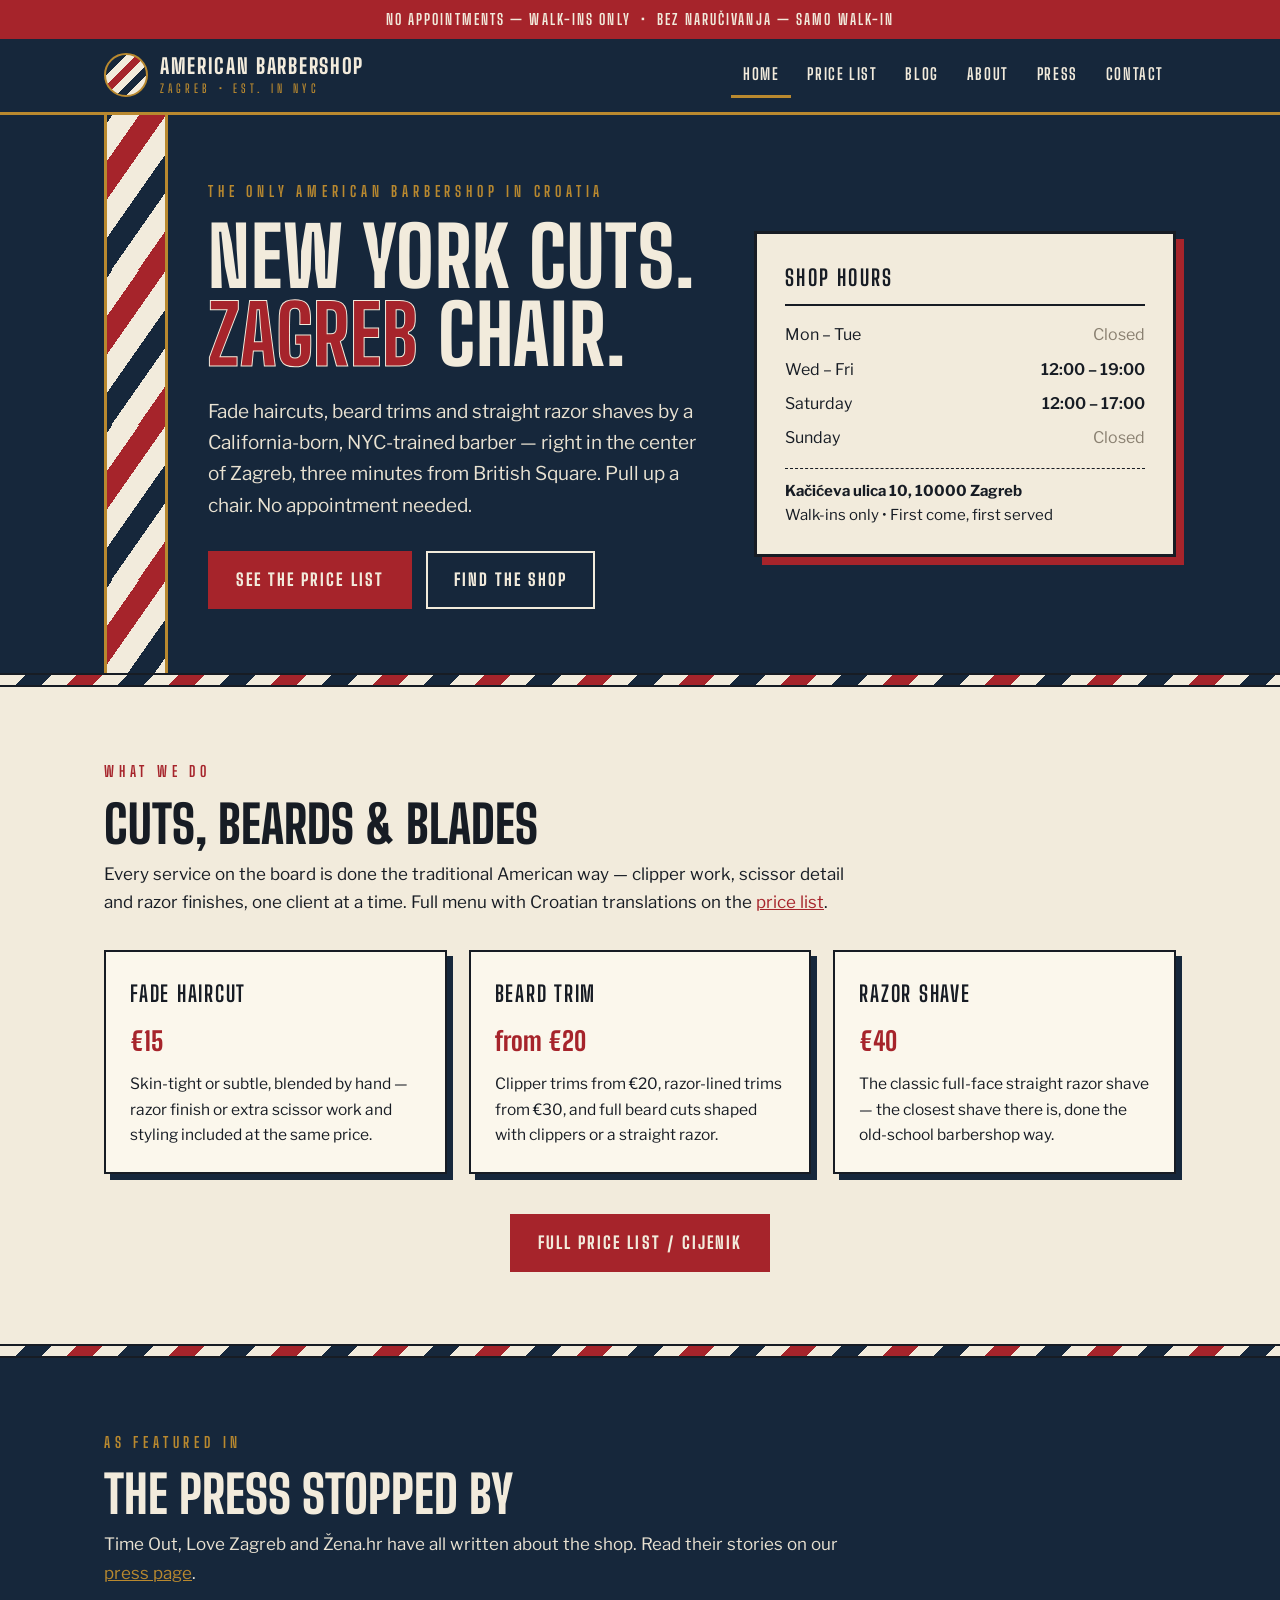
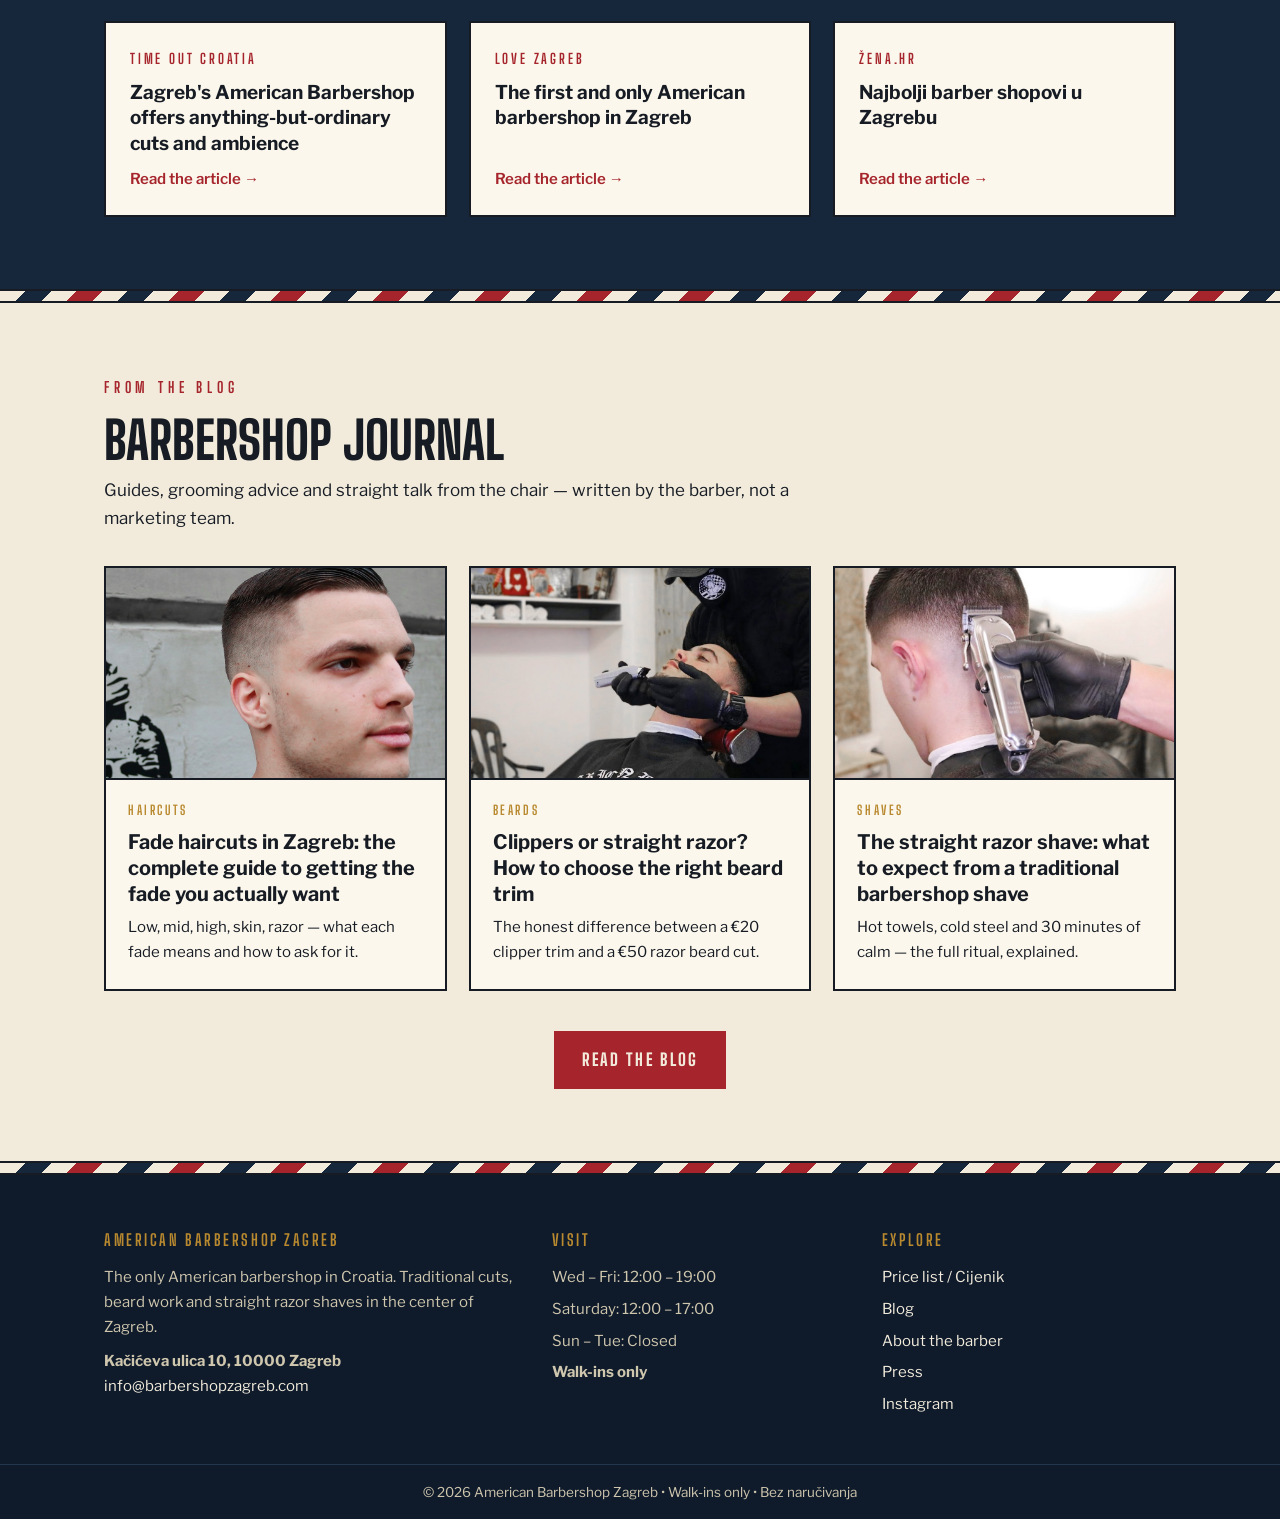
==== index.html @ 20a3885d "Update prices for deal and replace React with JS" ====
<!DOCTYPE html>
<html lang="en">
<head>
  <meta charset="UTF-8">
  <meta name="viewport" content="width=device-width, initial-scale=1.0">
  <title>American Barbershop Zagreb | Fades, Beard Trims &amp; Hot Towel Shaves — Walk-Ins Only</title>
  <meta name="description" content="The only American barbershop in Croatia. NYC-trained barber in the center of Zagreb (Kačićeva 10, by British Square). Haircuts €15, beard trims, straight razor shaves. No appointments — walk-ins only.">
  <link rel="canonical" href="https://www.barbershopzagreb.com/">
  <meta property="og:type" content="website">
  <meta property="og:title" content="American Barbershop Zagreb — Walk-Ins Only">
  <meta property="og:description" content="Fades, beard trims and straight razor shaves by a NYC-trained American barber in the center of Zagreb. No appointments needed.">
  <meta property="og:url" content="https://www.barbershopzagreb.com/">
  <meta property="og:image" content="https://www.barbershopzagreb.com/images/barbershop-interior.jpg">
  <meta property="og:locale" content="en_US">
  <meta property="og:locale:alternate" content="hr_HR">
  <link rel="preconnect" href="https://fonts.googleapis.com">
  <link rel="preconnect" href="https://fonts.gstatic.com" crossorigin>
  <link href="https://fonts.googleapis.com/css2?family=Big+Shoulders+Display:wght@600;700;800&family=Libre+Franklin:ital,wght@0,400;0,600;0,700;1,400&display=swap" rel="stylesheet">
  <link rel="stylesheet" href="css/style.css">
  <script type="application/ld+json">
  {
    "@context": "https://schema.org",
    "@type": "Barbershop",
    "@id": "https://www.barbershopzagreb.com/#barbershop",
    "name": "American Barbershop Zagreb",
    "alternateName": "The American Barber Shop Zagreb",
    "description": "The only American barbershop in Croatia. Fade haircuts, beard trims and straight razor shaves by a NYC-trained barber. Walk-ins only.",
    "url": "https://www.barbershopzagreb.com/",
    "email": "info@barbershopzagreb.com",
    "image": "https://www.barbershopzagreb.com/images/barbershop-interior.jpg",
    "logo": "https://www.barbershopzagreb.com/images/logo-color.png",
    "priceRange": "€5–€100",
    "currenciesAccepted": "EUR",
    "address": {
      "@type": "PostalAddress",
      "streetAddress": "Kačićeva ulica 10",
      "addressLocality": "Zagreb",
      "postalCode": "10000",
      "addressCountry": "HR"
    },
    "geo": { "@type": "GeoCoordinates", "latitude": 45.8117, "longitude": 15.9628 },
    "openingHoursSpecification": [
      { "@type": "OpeningHoursSpecification", "dayOfWeek": ["Wednesday","Thursday","Friday"], "opens": "12:00", "closes": "19:00" },
      { "@type": "OpeningHoursSpecification", "dayOfWeek": "Saturday", "opens": "12:00", "closes": "17:00" }
    ],
    "sameAs": [
      "https://www.instagram.com/barbershop.zagreb/",
      "https://www.facebook.com/barbershop.zagreb/"
    ]
  }
  </script>
</head>
<body>
  <div class="topbar">No appointments — walk-ins only &nbsp;•&nbsp; Bez naručivanja — samo walk-in</div>
  <header class="site-header">
    <div class="header-inner">
      <a class="brand" href="index.html">
        <span class="brand-mark" aria-hidden="true"></span>
        <span class="brand-text"><span class="b1">American Barbershop</span><br><span class="b2">Zagreb • Est. in NYC</span></span>
      </a>
      <button class="nav-toggle" aria-expanded="false" aria-controls="nav">Menu</button>
      <nav class="nav" id="nav" aria-label="Main navigation">
        <a href="index.html" aria-current="page">Home</a>
        <a href="pricelist.html">Price List</a>
        <a href="blog/index.html">Blog</a>
        <a href="about.html">About</a>
        <a href="press.html">Press</a>
        <a href="contact.html">Contact</a>
      </nav>
    </div>
  </header>

  <main>
    <section class="hero">
      <div class="hero-grid">
        <div class="hero-pole" aria-hidden="true"></div>
        <div class="hero-copy">
          <p class="eyebrow">The only American barbershop in Croatia</p>
          <h1>New York cuts.<br><span class="accent">Zagreb</span> chair.</h1>
          <p class="lede">Fade haircuts, beard trims and straight razor shaves by a California-born, NYC-trained barber — right in the center of Zagreb, three minutes from British Square. Pull up a chair. No appointment needed.</p>
          <div class="btn-row">
            <a class="btn btn-primary" href="pricelist.html">See the price list</a>
            <a class="btn btn-ghost" href="contact.html">Find the shop</a>
          </div>
        </div>
        <div class="hero-card-col">
          <div class="hero-card">
            <h2>Shop Hours</h2>
            <table class="hours">
              <tr class="closed"><td>Mon – Tue</td><td>Closed</td></tr>
              <tr><td>Wed – Fri</td><td>12:00 – 19:00</td></tr>
              <tr><td>Saturday</td><td>12:00 – 17:00</td></tr>
              <tr class="closed"><td>Sunday</td><td>Closed</td></tr>
            </table>
            <p class="addr"><strong>Kačićeva ulica 10, 10000 Zagreb</strong><br>Walk-ins only • First come, first served</p>
          </div>
        </div>
      </div>
    </section>

    <div class="pole-ribbon" aria-hidden="true"></div>

    <section class="section">
      <div class="wrap">
        <p class="eyebrow" style="color:var(--red)">What we do</p>
        <h2 class="title">Cuts, beards &amp; blades</h2>
        <p class="sub">Every service on the board is done the traditional American way — clipper work, scissor detail and razor finishes, one client at a time. Full menu with Croatian translations on the <a href="pricelist.html">price list</a>.</p>
        <div class="svc-grid">
          <article class="svc">
            <h3>Fade Haircut</h3>
            <p class="price">€15</p>
            <p>Skin-tight or subtle, blended by hand — razor finish or extra scissor work and styling included at the same price.</p>
          </article>
          <article class="svc">
            <h3>Beard Trim</h3>
            <p class="price">from €20</p>
            <p>Clipper trims from €20, razor-lined trims from €30, and full beard cuts shaped with clippers or a straight razor.</p>
          </article>
          <article class="svc">
            <h3>Razor Shave</h3>
            <p class="price">€40</p>
            <p>The classic full-face straight razor shave — the closest shave there is, done the old-school barbershop way.</p>
          </article>
        </div>
        <p class="center mt-lg"><a class="btn btn-primary" style="border-color:var(--red)" href="pricelist.html">Full price list / Cijenik</a></p>
      </div>
    </section>

    <div class="pole-ribbon" aria-hidden="true"></div>

    <section class="section section-dark">
      <div class="wrap">
        <p class="eyebrow">As featured in</p>
        <h2 class="title">The press stopped by</h2>
        <p class="sub">Time Out, Love Zagreb and Žena.hr have all written about the shop. Read their stories on our <a href="press.html" style="color:var(--brass)">press page</a>.</p>
        <div class="press-grid">
          <article class="press-card">
            <p class="src">Time Out Croatia</p>
            <h3><a href="https://www.timeout.com/croatia/news/zagrebs-american-barbershop-offers-anything-but-ordinary-cuts-and-ambience-061820" rel="noopener">Zagreb's American Barbershop offers anything-but-ordinary cuts and ambience</a></h3>
            <p class="read">Read the article →</p>
          </article>
          <article class="press-card">
            <p class="src">Love Zagreb</p>
            <h3><a href="https://www.lovezagreb.hr/topics/heartbeat-of-zagreb/the-first-and-only-american-barbershop-in-zagreb" rel="noopener">The first and only American barbershop in Zagreb</a></h3>
            <p class="read">Read the article →</p>
          </article>
          <article class="press-card">
            <p class="src">Žena.hr</p>
            <h3><a href="https://zena.net.hr/ljepota/najbolji-barber-shopovi-u-zagrebu-61717796-9b56-11ef-9677-829ff0affdfc" rel="noopener">Najbolji barber shopovi u Zagrebu</a></h3>
            <p class="read">Read the article →</p>
          </article>
        </div>
      </div>
    </section>

    <div class="pole-ribbon" aria-hidden="true"></div>

    <section class="section">
      <div class="wrap">
        <p class="eyebrow" style="color:var(--red)">From the blog</p>
        <h2 class="title">Barbershop journal</h2>
        <p class="sub">Guides, grooming advice and straight talk from the chair — written by the barber, not a marketing team.</p>
        <div class="post-grid">
          <article class="post-card">
            <figure><img src="images/fade-haircut-zagreb.jpg" alt="Fresh fade haircut at American Barbershop Zagreb" loading="lazy"></figure>
            <div class="pad">
              <p class="tag">Haircuts</p>
              <h3><a href="blog/fade-haircut-zagreb.html">Fade haircuts in Zagreb: the complete guide to getting the fade you actually want</a></h3>
              <p>Low, mid, high, skin, razor — what each fade means and how to ask for it.</p>
            </div>
          </article>
          <article class="post-card">
            <figure><img src="images/beard-trim-zagreb.jpg" alt="Beard trim with straight razor detailing in Zagreb" loading="lazy"></figure>
            <div class="pad">
              <p class="tag">Beards</p>
              <h3><a href="blog/beard-trim-zagreb.html">Clippers or straight razor? How to choose the right beard trim</a></h3>
              <p>The honest difference between a €20 clipper trim and a €50 razor beard cut.</p>
            </div>
          </article>
          <article class="post-card">
            <figure><img src="images/razor-shave-zagreb.jpg" alt="Traditional straight razor shave in a Zagreb barbershop" loading="lazy"></figure>
            <div class="pad">
              <p class="tag">Shaves</p>
              <h3><a href="blog/straight-razor-shave-zagreb.html">The straight razor shave: what to expect from a traditional barbershop shave</a></h3>
              <p>Hot towels, cold steel and 30 minutes of calm — the full ritual, explained.</p>
            </div>
          </article>
        </div>
        <p class="center mt-lg"><a class="btn btn-primary" style="border-color:var(--red)" href="blog/index.html">Read the blog</a></p>
      </div>
    </section>
  </main>

  <div class="pole-ribbon" aria-hidden="true"></div>
  <footer class="site-footer">
    <div class="footer-grid">
      <div>
        <h4>American Barbershop Zagreb</h4>
        <p>The only American barbershop in Croatia. Traditional cuts, beard work and straight razor shaves in the center of Zagreb.</p>
        <p style="margin-top:10px"><strong>Kačićeva ulica 10, 10000 Zagreb</strong><br><a href="mailto:info@barbershopzagreb.com">info@barbershopzagreb.com</a></p>
      </div>
      <div>
        <h4>Visit</h4>
        <ul>
          <li>Wed – Fri: 12:00 – 19:00</li>
          <li>Saturday: 12:00 – 17:00</li>
          <li>Sun – Tue: Closed</li>
          <li><strong>Walk-ins only</strong></li>
        </ul>
      </div>
      <div>
        <h4>Explore</h4>
        <ul>
          <li><a href="pricelist.html">Price list / Cijenik</a></li>
          <li><a href="blog/index.html">Blog</a></li>
          <li><a href="about.html">About the barber</a></li>
          <li><a href="press.html">Press</a></li>
          <li><a href="https://www.instagram.com/barbershop.zagreb/" rel="noopener">Instagram</a></li>
        </ul>
      </div>
    </div>
    <p class="copyline">© 2026 American Barbershop Zagreb • Walk-ins only • Bez naručivanja</p>
  </footer>
  <script src="js/main.js"></script>
</body>
</html>
---- css/style.css ----
/* ============================================================
   THE AMERICAN BARBER SHOP — ZAGREB
   Design system: American enamel signage / wood-type poster
   Palette: pole red, shop navy, enamel cream, brass
   Type: Big Shoulders Display (display) + Libre Franklin (body)
   Signature: the animated barber pole
   ============================================================ */

:root {
  --red: #a6242b;
  --red-dark: #7f181e;
  --navy: #16273b;
  --navy-deep: #0f1b2b;
  --cream: #f2ebdc;
  --cream-dark: #e6dcc6;
  --brass: #b9892f;
  --ink: #171c24;
  --line: #d5c9ae;
  --display: "Big Shoulders Display", "Arial Narrow", "Helvetica Neue", sans-serif;
  --body: "Libre Franklin", "Franklin Gothic Medium", Arial, sans-serif;
  --maxw: 1120px;
}

* { margin: 0; padding: 0; box-sizing: border-box; }
html { scroll-behavior: smooth; }

body {
  font-family: var(--body);
  color: var(--ink);
  background: var(--cream);
  line-height: 1.65;
  font-size: 17px;
}

img { max-width: 100%; display: block; }
a { color: var(--red); }
a:focus-visible, button:focus-visible { outline: 3px solid var(--brass); outline-offset: 2px; }

.wrap { max-width: var(--maxw); margin: 0 auto; padding: 0 24px; }

/* ---------- Barber pole (signature) ---------- */
.pole-ribbon {
  height: 14px;
  background: repeating-linear-gradient(
    -45deg,
    var(--red) 0 18px,
    var(--cream) 18px 36px,
    var(--navy) 36px 54px,
    var(--cream) 54px 72px
  );
  background-size: 102px 102px;
  animation: pole-slide 3.2s linear infinite;
  border-top: 2px solid var(--ink);
  border-bottom: 2px solid var(--ink);
}
@keyframes pole-slide { to { background-position: 102px 0; } }
@media (prefers-reduced-motion: reduce) {
  .pole-ribbon, .hero-pole::before { animation: none !important; }
}

/* ---------- Top bar ---------- */
.topbar {
  background: var(--red);
  color: var(--cream);
  text-align: center;
  font-family: var(--display);
  font-weight: 700;
  letter-spacing: 0.14em;
  text-transform: uppercase;
  font-size: 15px;
  padding: 7px 12px;
}

/* ---------- Header / nav ---------- */
.site-header {
  background: var(--navy);
  color: var(--cream);
  border-bottom: 3px solid var(--brass);
}
.header-inner {
  display: flex;
  align-items: center;
  justify-content: space-between;
  gap: 20px;
  padding: 14px 24px;
  max-width: var(--maxw);
  margin: 0 auto;
}
.brand { display: flex; align-items: center; gap: 12px; text-decoration: none; color: var(--cream); }
.brand-mark {
  width: 44px; height: 44px; border-radius: 50%;
  border: 2px solid var(--brass);
  background:
    repeating-linear-gradient(-45deg, var(--red) 0 7px, var(--cream) 7px 14px, var(--navy) 14px 21px, var(--cream) 21px 28px);
  flex: none;
}
.brand-text { font-family: var(--display); line-height: 1.05; }
.brand-text .b1 { font-size: 21px; font-weight: 800; letter-spacing: 0.08em; text-transform: uppercase; }
.brand-text .b2 { font-size: 12px; letter-spacing: 0.34em; text-transform: uppercase; color: var(--brass); font-weight: 600; }

.nav { display: flex; gap: 4px; flex-wrap: wrap; }
.nav a {
  color: var(--cream);
  text-decoration: none;
  font-family: var(--display);
  font-weight: 700;
  text-transform: uppercase;
  letter-spacing: 0.1em;
  font-size: 16px;
  padding: 8px 12px;
  border-bottom: 3px solid transparent;
}
.nav a:hover { color: #fff; border-bottom-color: var(--red); }
.nav a[aria-current="page"] { border-bottom-color: var(--brass); }

.nav-toggle {
  display: none;
  background: none; border: 2px solid var(--brass); color: var(--cream);
  font-family: var(--display); font-weight: 700; letter-spacing: 0.1em;
  padding: 8px 14px; text-transform: uppercase; cursor: pointer; font-size: 15px;
}

@media (max-width: 820px) {
  .nav-toggle { display: block; }
  .nav {
    display: none;
    position: absolute; left: 0; right: 0; z-index: 40;
    background: var(--navy-deep);
    flex-direction: column;
    padding: 8px 24px 18px;
    border-bottom: 3px solid var(--brass);
  }
  .nav.open { display: flex; }
  .header-inner { position: relative; }
}

/* ---------- Hero ---------- */
.hero {
  background: var(--navy);
  color: var(--cream);
  position: relative;
  overflow: hidden;
}
.hero-grid {
  display: grid;
  grid-template-columns: 64px 1.2fr 1fr;
  gap: 40px;
  max-width: var(--maxw);
  margin: 0 auto;
  padding: 0 24px;
  min-height: 540px;
  align-items: center;
}
.hero-pole {
  align-self: stretch;
  position: relative;
  border-left: 3px solid var(--brass);
  border-right: 3px solid var(--brass);
  background: var(--cream);
  overflow: hidden;
}
.hero-pole::before {
  content: "";
  position: absolute; inset: 0;
  background: repeating-linear-gradient(
    -55deg,
    var(--red) 0 22px,
    var(--cream) 22px 44px,
    var(--navy) 44px 66px,
    var(--cream) 66px 88px
  );
  background-size: 100% 155px;
  animation: pole-down 4s linear infinite;
}
@keyframes pole-down { to { background-position: 0 155px; } }

.hero-copy { padding: 64px 0; }
.eyebrow {
  font-family: var(--display);
  color: var(--brass);
  text-transform: uppercase;
  letter-spacing: 0.32em;
  font-weight: 700;
  font-size: 15px;
  margin-bottom: 14px;
}
.hero h1 {
  font-family: var(--display);
  font-weight: 800;
  text-transform: uppercase;
  font-size: clamp(46px, 6.4vw, 84px);
  line-height: 0.95;
  letter-spacing: 0.01em;
}
.hero h1 .accent { color: var(--red); -webkit-text-stroke: 1px var(--cream); }
.hero p.lede { margin: 22px 0 30px; font-size: 19px; max-width: 46ch; color: #e9e2d2; }

.btn-row { display: flex; gap: 14px; flex-wrap: wrap; }
.btn {
  display: inline-block;
  font-family: var(--display);
  font-weight: 800;
  text-transform: uppercase;
  letter-spacing: 0.12em;
  font-size: 17px;
  text-decoration: none;
  padding: 13px 26px;
  border: 2px solid var(--cream);
}
.btn-primary { background: var(--red); color: var(--cream); border-color: var(--red); }
.btn-primary:hover { background: var(--red-dark); border-color: var(--red-dark); }
.btn-ghost { color: var(--cream); }
.btn-ghost:hover { background: var(--cream); color: var(--navy); }

.hero-card {
  background: var(--cream);
  color: var(--ink);
  border: 3px solid var(--ink);
  box-shadow: 8px 8px 0 var(--red);
  padding: 26px 28px;
  margin: 48px 0;
}
.hero-card h2 {
  font-family: var(--display);
  text-transform: uppercase;
  letter-spacing: 0.1em;
  font-size: 22px;
  border-bottom: 2px solid var(--ink);
  padding-bottom: 8px;
  margin-bottom: 12px;
}
.hours { width: 100%; border-collapse: collapse; font-size: 16px; }
.hours td { padding: 4px 0; }
.hours td:last-child { text-align: right; font-variant-numeric: tabular-nums; font-weight: 600; }
.hours .closed td:last-child { color: #8a8071; font-weight: 400; }
.hero-card .addr { margin-top: 12px; font-size: 15px; border-top: 1px dashed var(--ink); padding-top: 10px; }

@media (max-width: 940px) {
  .hero-grid { grid-template-columns: 40px 1fr; }
  .hero-card-col { grid-column: 2; }
  .hero-card { margin-top: 0; }
}
@media (max-width: 560px) {
  .hero-grid { grid-template-columns: 26px 1fr; gap: 22px; }
}

/* ---------- Sections ---------- */
.section { padding: 72px 0; }
.section-dark { background: var(--navy); color: var(--cream); }
.section-red { background: var(--red); color: var(--cream); }
.section h2.title, h1.title {
  font-family: var(--display);
  font-weight: 800;
  text-transform: uppercase;
  font-size: clamp(32px, 4.4vw, 52px);
  line-height: 1;
  margin-bottom: 10px;
}
.section .sub { max-width: 62ch; margin-bottom: 34px; }
.section-dark .sub { color: #e9e2d2; }

/* Services */
.svc-grid { display: grid; grid-template-columns: repeat(3, 1fr); gap: 22px; }
.svc {
  background: #fbf7ec;
  border: 2px solid var(--ink);
  padding: 24px;
  box-shadow: 6px 6px 0 var(--navy);
}
.svc h3 { font-family: var(--display); text-transform: uppercase; letter-spacing: 0.08em; font-size: 22px; margin-bottom: 8px; }
.svc .price { font-family: var(--display); font-weight: 800; color: var(--red); font-size: 26px; }
.svc p { font-size: 15.5px; margin: 8px 0 0; }
@media (max-width: 900px) { .svc-grid { grid-template-columns: 1fr 1fr; } }
@media (max-width: 580px) { .svc-grid { grid-template-columns: 1fr; } }

/* Menu board (pricelist) */
.board {
  background: var(--navy-deep);
  color: var(--cream);
  border: 3px solid var(--brass);
  padding: 40px clamp(20px, 5vw, 56px);
  max-width: 860px;
  margin: 0 auto;
}
.board h2 {
  font-family: var(--display); text-transform: uppercase; text-align: center;
  letter-spacing: 0.2em; font-size: 30px; color: var(--brass); margin: 26px 0 14px;
}
.board h2:first-child { margin-top: 0; }
.price-row {
  display: flex; align-items: baseline; gap: 10px;
  padding: 9px 0;
}
.price-row .name { text-transform: uppercase; font-weight: 600; letter-spacing: 0.04em; font-size: 16px; }
.price-row .name small { display: block; text-transform: none; letter-spacing: 0; font-weight: 400; color: #bfb59d; font-size: 13.5px; }
.price-row .dots { flex: 1; border-bottom: 2px dotted #4a5a70; transform: translateY(-4px); }
.price-row .amt { font-family: var(--display); font-weight: 800; font-size: 22px; color: var(--cream); white-space: nowrap; }

/* Press */
.press-grid { display: grid; grid-template-columns: repeat(3, 1fr); gap: 22px; }
.press-card {
  background: #fbf7ec; border: 2px solid var(--ink); padding: 24px;
  display: flex; flex-direction: column; gap: 10px;
}
.press-card .src { font-family: var(--display); text-transform: uppercase; letter-spacing: 0.2em; color: var(--red); font-weight: 700; font-size: 14px; }
.press-card h3 { font-size: 19px; line-height: 1.35; }
.press-card a { color: var(--ink); text-decoration: none; }
.press-card a:hover { color: var(--red); }
.press-card .read { margin-top: auto; font-weight: 600; color: var(--red); font-size: 15px; }
@media (max-width: 820px) { .press-grid { grid-template-columns: 1fr; } }

/* Blog cards */
.post-grid { display: grid; grid-template-columns: repeat(3, 1fr); gap: 22px; }
.post-card { background: #fbf7ec; border: 2px solid var(--ink); display: flex; flex-direction: column; }
.post-card figure { aspect-ratio: 16/10; background: var(--navy); border-bottom: 2px solid var(--ink); overflow: hidden; }
.post-card figure img { width: 100%; height: 100%; object-fit: cover; }
.post-card .pad { padding: 20px 22px 24px; display: flex; flex-direction: column; gap: 8px; flex: 1; }
.post-card .tag { font-family: var(--display); text-transform: uppercase; letter-spacing: 0.2em; font-size: 13px; color: var(--brass); font-weight: 700; }
.post-card h3 { font-size: 20px; line-height: 1.3; }
.post-card h3 a { color: var(--ink); text-decoration: none; }
.post-card h3 a:hover { color: var(--red); }
.post-card p { font-size: 15px; }
@media (max-width: 900px) { .post-grid { grid-template-columns: 1fr; } }

/* Article */
.article { max-width: 720px; margin: 0 auto; padding: 64px 24px; }
.article h1 { font-family: var(--display); text-transform: uppercase; font-weight: 800; font-size: clamp(34px, 5vw, 52px); line-height: 1; margin-bottom: 8px; }
.article .meta { color: #756a54; font-size: 14.5px; margin-bottom: 28px; }
.article h2 { font-family: var(--display); text-transform: uppercase; font-size: 27px; margin: 38px 0 12px; letter-spacing: 0.03em; }
.article h3 { font-size: 19px; margin: 26px 0 8px; }
.article p { margin: 0 0 16px; }
.article ul, .article ol { margin: 0 0 16px 22px; }
.article li { margin-bottom: 6px; }
.article .callout {
  border: 2px solid var(--ink); background: #fbf7ec; box-shadow: 6px 6px 0 var(--red);
  padding: 20px 22px; margin: 28px 0;
}
.article .callout strong { font-family: var(--display); text-transform: uppercase; letter-spacing: 0.08em; }
.article figure { margin: 28px 0; border: 2px solid var(--ink); }
.article figcaption { font-size: 13.5px; padding: 8px 12px; background: var(--cream-dark); border-top: 2px solid var(--ink); }

/* Two-col about */
.split { display: grid; grid-template-columns: 1.1fr 0.9fr; gap: 44px; align-items: start; }
.split figure { border: 3px solid var(--ink); box-shadow: 10px 10px 0 var(--red); }
@media (max-width: 860px) { .split { grid-template-columns: 1fr; } }

/* Footer */
.site-footer { background: var(--navy-deep); color: #cfc6ae; font-size: 15px; }
.footer-grid {
  max-width: var(--maxw); margin: 0 auto; padding: 52px 24px 40px;
  display: grid; grid-template-columns: 1.4fr 1fr 1fr; gap: 36px;
}
.site-footer h4 { font-family: var(--display); text-transform: uppercase; letter-spacing: 0.16em; color: var(--brass); font-size: 16px; margin-bottom: 12px; }
.site-footer a { color: var(--cream); text-decoration: none; }
.site-footer a:hover { color: #fff; text-decoration: underline; }
.site-footer ul { list-style: none; }
.site-footer li { margin-bottom: 7px; }
.copyline { border-top: 1px solid #24364e; text-align: center; padding: 16px 24px; font-size: 13.5px; }
@media (max-width: 820px) { .footer-grid { grid-template-columns: 1fr; gap: 26px; } }

/* Utility */
.center { text-align: center; }
.mt-lg { margin-top: 40px; }
.badge-walkin {
  display: inline-block; background: var(--brass); color: var(--navy-deep);
  font-family: var(--display); font-weight: 800; text-transform: uppercase;
  letter-spacing: 0.12em; padding: 6px 14px; font-size: 15px; margin-bottom: 18px;
}
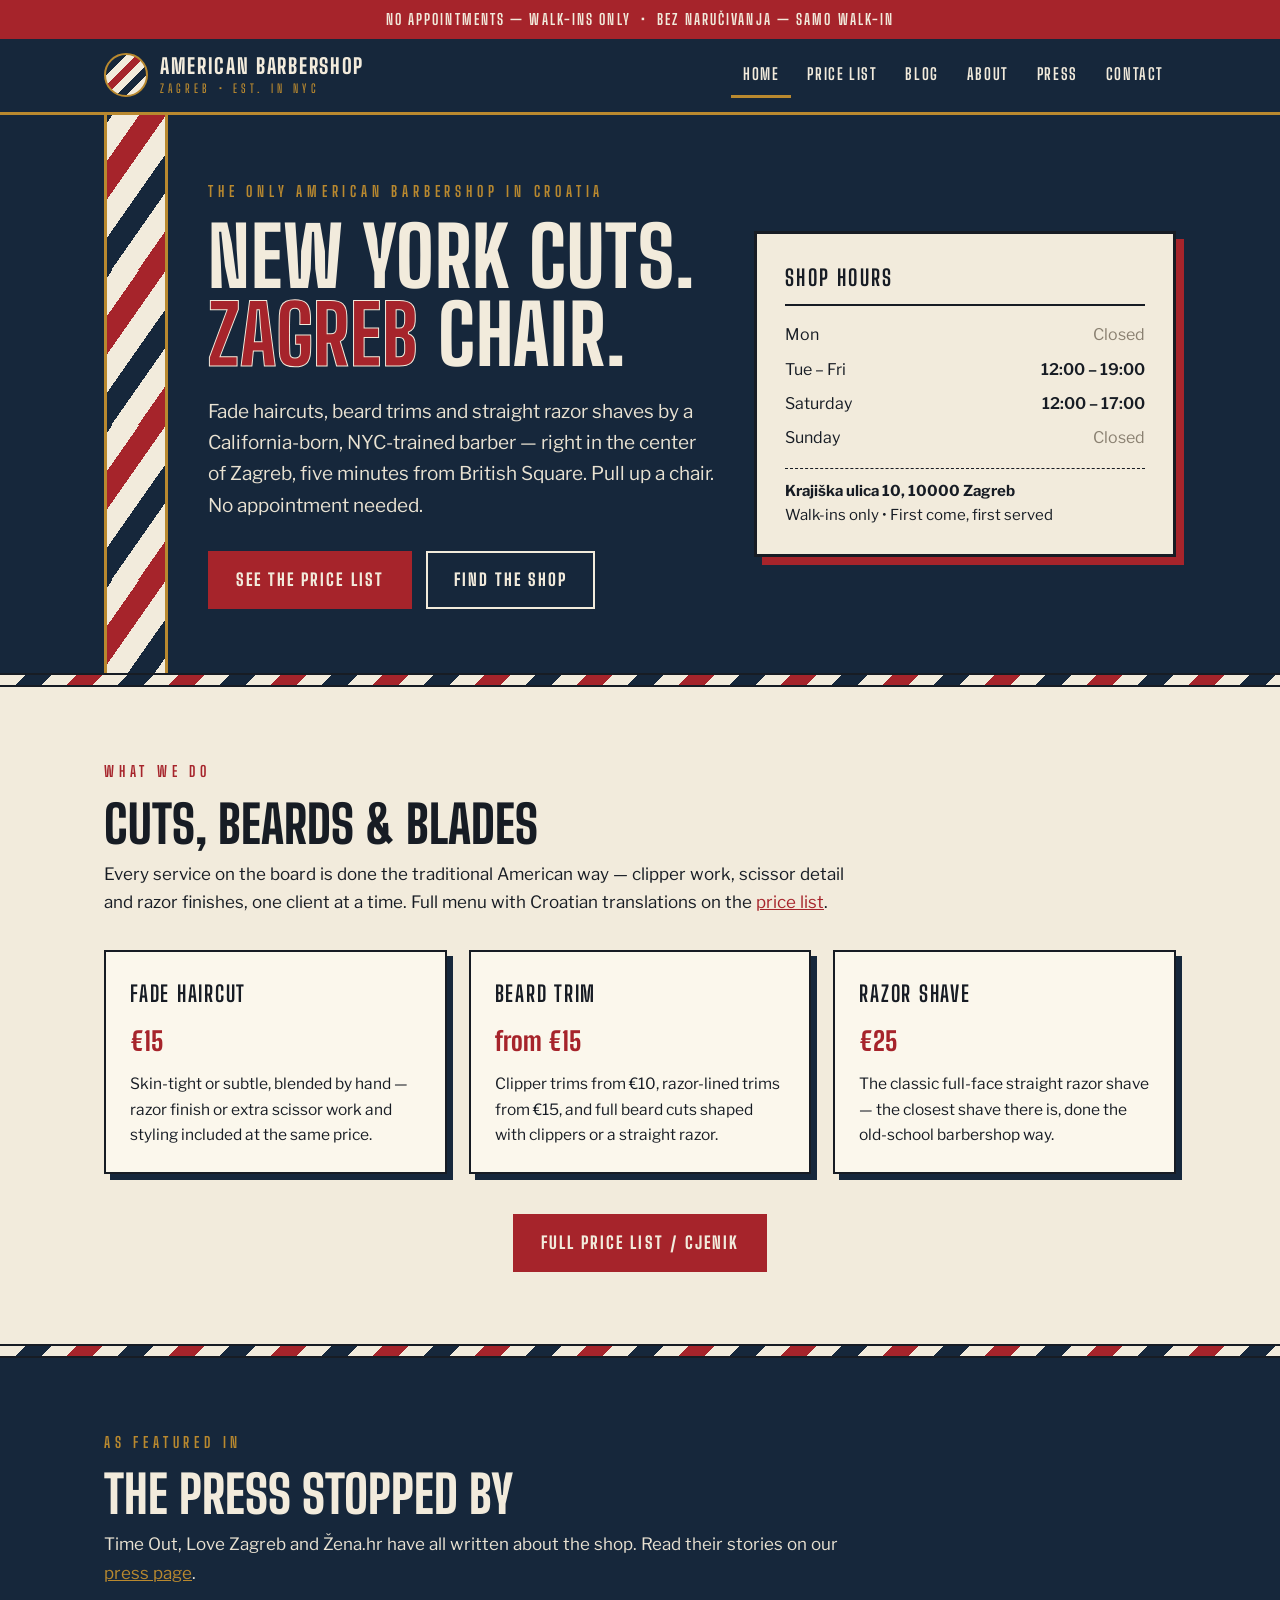
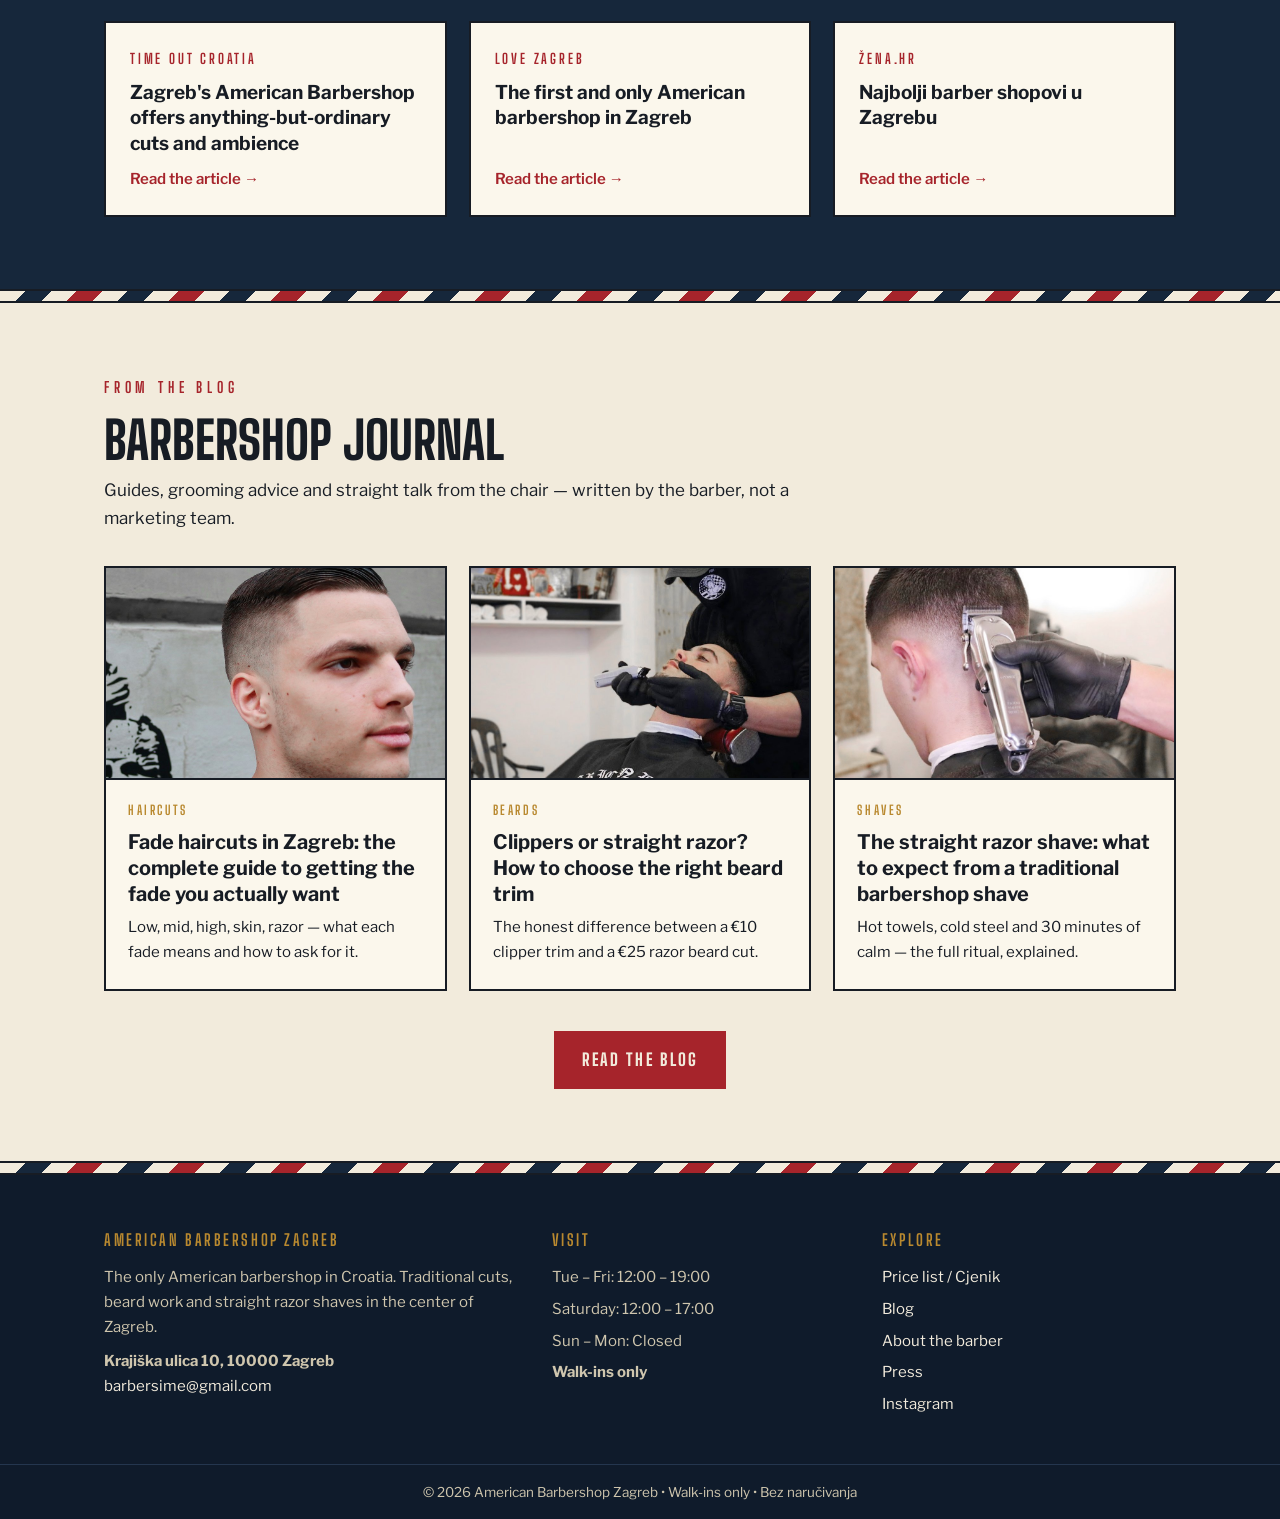
==== commit ceba8872: "chnaged the address and pricelist" ====
--- a/index.html
+++ b/index.html
@@ -4,7 +4,7 @@
   <meta charset="UTF-8">
   <meta name="viewport" content="width=device-width, initial-scale=1.0">
   <title>American Barbershop Zagreb | Fades, Beard Trims &amp; Hot Towel Shaves — Walk-Ins Only</title>
-  <meta name="description" content="The only American barbershop in Croatia. NYC-trained barber in the center of Zagreb (Kačićeva 10, by British Square). Haircuts €15, beard trims, straight razor shaves. No appointments — walk-ins only.">
+  <meta name="description" content="The only American barbershop in Croatia. NYC-trained barber in the center of Zagreb (Krajiška 10, near British Square). Haircuts €15, beard trims, straight razor shaves. No appointments — walk-ins only.">
   <link rel="canonical" href="https://www.barbershopzagreb.com/">
   <meta property="og:type" content="website">
   <meta property="og:title" content="American Barbershop Zagreb — Walk-Ins Only">
@@ -26,21 +26,21 @@
     "alternateName": "The American Barber Shop Zagreb",
     "description": "The only American barbershop in Croatia. Fade haircuts, beard trims and straight razor shaves by a NYC-trained barber. Walk-ins only.",
     "url": "https://www.barbershopzagreb.com/",
-    "email": "info@barbershopzagreb.com",
+    "email": "barbersime@gmail.com",
     "image": "https://www.barbershopzagreb.com/images/barbershop-interior.jpg",
     "logo": "https://www.barbershopzagreb.com/images/logo-color.png",
-    "priceRange": "€5–€100",
+    "priceRange": "€5–€25",
     "currenciesAccepted": "EUR",
     "address": {
       "@type": "PostalAddress",
-      "streetAddress": "Kačićeva ulica 10",
+      "streetAddress": "Krajiška ulica 10",
       "addressLocality": "Zagreb",
       "postalCode": "10000",
       "addressCountry": "HR"
     },
-    "geo": { "@type": "GeoCoordinates", "latitude": 45.8117, "longitude": 15.9628 },
+    "geo": { "@type": "GeoCoordinates", "latitude": 45.8124350, "longitude": 15.9585610 },
     "openingHoursSpecification": [
-      { "@type": "OpeningHoursSpecification", "dayOfWeek": ["Wednesday","Thursday","Friday"], "opens": "12:00", "closes": "19:00" },
+      { "@type": "OpeningHoursSpecification", "dayOfWeek": ["Tuesday","Wednesday","Thursday","Friday"], "opens": "12:00", "closes": "19:00" },
       { "@type": "OpeningHoursSpecification", "dayOfWeek": "Saturday", "opens": "12:00", "closes": "17:00" }
     ],
     "sameAs": [
@@ -77,7 +77,7 @@
         <div class="hero-copy">
           <p class="eyebrow">The only American barbershop in Croatia</p>
           <h1>New York cuts.<br><span class="accent">Zagreb</span> chair.</h1>
-          <p class="lede">Fade haircuts, beard trims and straight razor shaves by a California-born, NYC-trained barber — right in the center of Zagreb, three minutes from British Square. Pull up a chair. No appointment needed.</p>
+          <p class="lede">Fade haircuts, beard trims and straight razor shaves by a California-born, NYC-trained barber — right in the center of Zagreb, five minutes from British Square. Pull up a chair. No appointment needed.</p>
           <div class="btn-row">
             <a class="btn btn-primary" href="pricelist.html">See the price list</a>
             <a class="btn btn-ghost" href="contact.html">Find the shop</a>
@@ -87,12 +87,12 @@
           <div class="hero-card">
             <h2>Shop Hours</h2>
             <table class="hours">
-              <tr class="closed"><td>Mon – Tue</td><td>Closed</td></tr>
-              <tr><td>Wed – Fri</td><td>12:00 – 19:00</td></tr>
+              <tr class="closed"><td>Mon</td><td>Closed</td></tr>
+              <tr><td>Tue – Fri</td><td>12:00 – 19:00</td></tr>
               <tr><td>Saturday</td><td>12:00 – 17:00</td></tr>
               <tr class="closed"><td>Sunday</td><td>Closed</td></tr>
             </table>
-            <p class="addr"><strong>Kačićeva ulica 10, 10000 Zagreb</strong><br>Walk-ins only • First come, first served</p>
+            <p class="addr"><strong>Krajiška ulica 10, 10000 Zagreb</strong><br>Walk-ins only • First come, first served</p>
           </div>
         </div>
       </div>
@@ -113,16 +113,16 @@
           </article>
           <article class="svc">
             <h3>Beard Trim</h3>
-            <p class="price">from €20</p>
-            <p>Clipper trims from €20, razor-lined trims from €30, and full beard cuts shaped with clippers or a straight razor.</p>
+            <p class="price">from €15</p>
+            <p>Clipper trims from €10, razor-lined trims from €15, and full beard cuts shaped with clippers or a straight razor.</p>
           </article>
           <article class="svc">
             <h3>Razor Shave</h3>
-            <p class="price">€40</p>
+            <p class="price">€25</p>
             <p>The classic full-face straight razor shave — the closest shave there is, done the old-school barbershop way.</p>
           </article>
         </div>
-        <p class="center mt-lg"><a class="btn btn-primary" style="border-color:var(--red)" href="pricelist.html">Full price list / Cijenik</a></p>
+        <p class="center mt-lg"><a class="btn btn-primary" style="border-color:var(--red)" href="pricelist.html">Full price list / Cjenik</a></p>
       </div>
     </section>
 
@@ -174,7 +174,7 @@
             <div class="pad">
               <p class="tag">Beards</p>
               <h3><a href="blog/beard-trim-zagreb.html">Clippers or straight razor? How to choose the right beard trim</a></h3>
-              <p>The honest difference between a €20 clipper trim and a €50 razor beard cut.</p>
+              <p>The honest difference between a €10 clipper trim and a €25 razor beard cut.</p>
             </div>
           </article>
           <article class="post-card">
@@ -197,21 +197,21 @@
       <div>
         <h4>American Barbershop Zagreb</h4>
         <p>The only American barbershop in Croatia. Traditional cuts, beard work and straight razor shaves in the center of Zagreb.</p>
-        <p style="margin-top:10px"><strong>Kačićeva ulica 10, 10000 Zagreb</strong><br><a href="mailto:info@barbershopzagreb.com">info@barbershopzagreb.com</a></p>
+        <p style="margin-top:10px"><strong>Krajiška ulica 10, 10000 Zagreb</strong><br><a href="mailto:barbersime@gmail.com">barbersime@gmail.com</a></p>
       </div>
       <div>
         <h4>Visit</h4>
         <ul>
-          <li>Wed – Fri: 12:00 – 19:00</li>
+          <li>Tue – Fri: 12:00 – 19:00</li>
           <li>Saturday: 12:00 – 17:00</li>
-          <li>Sun – Tue: Closed</li>
+          <li>Sun – Mon: Closed</li>
           <li><strong>Walk-ins only</strong></li>
         </ul>
       </div>
       <div>
         <h4>Explore</h4>
         <ul>
-          <li><a href="pricelist.html">Price list / Cijenik</a></li>
+          <li><a href="pricelist.html">Price list / Cjenik</a></li>
           <li><a href="blog/index.html">Blog</a></li>
           <li><a href="about.html">About the barber</a></li>
           <li><a href="press.html">Press</a></li>
